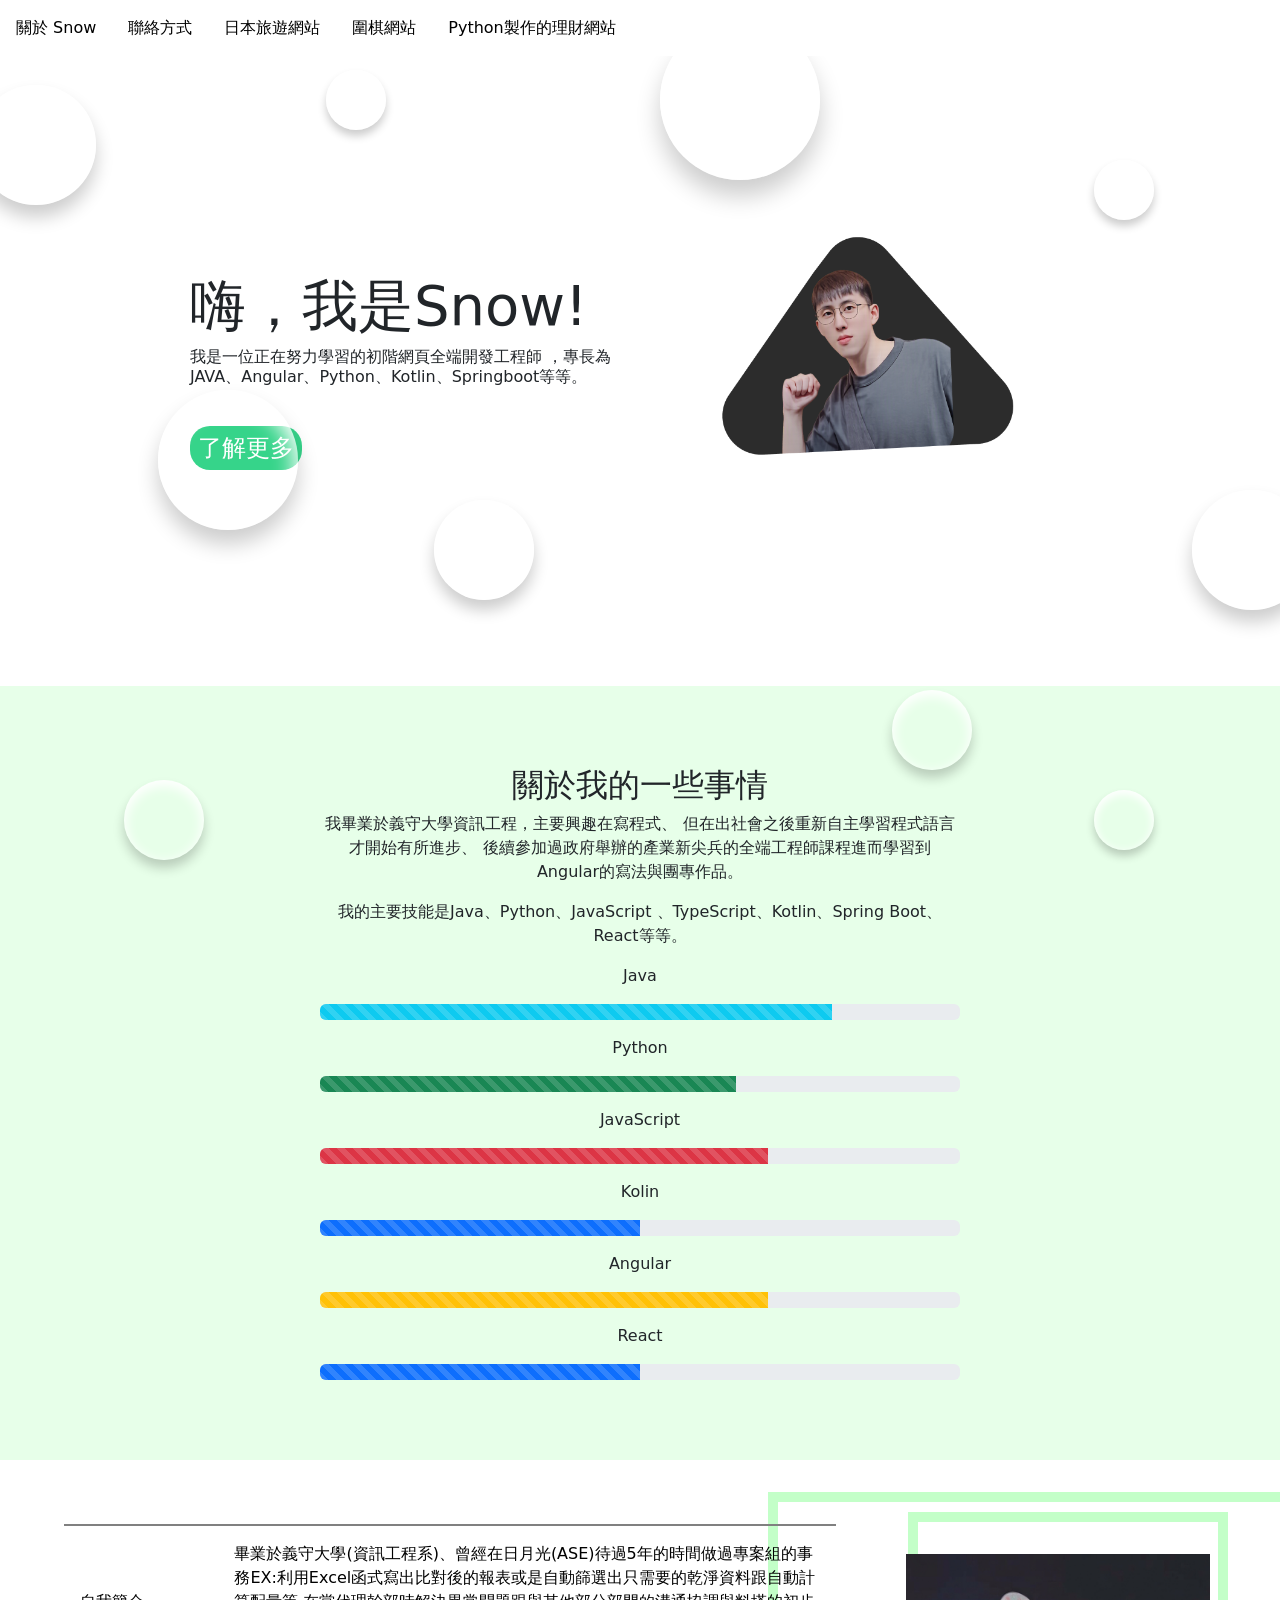
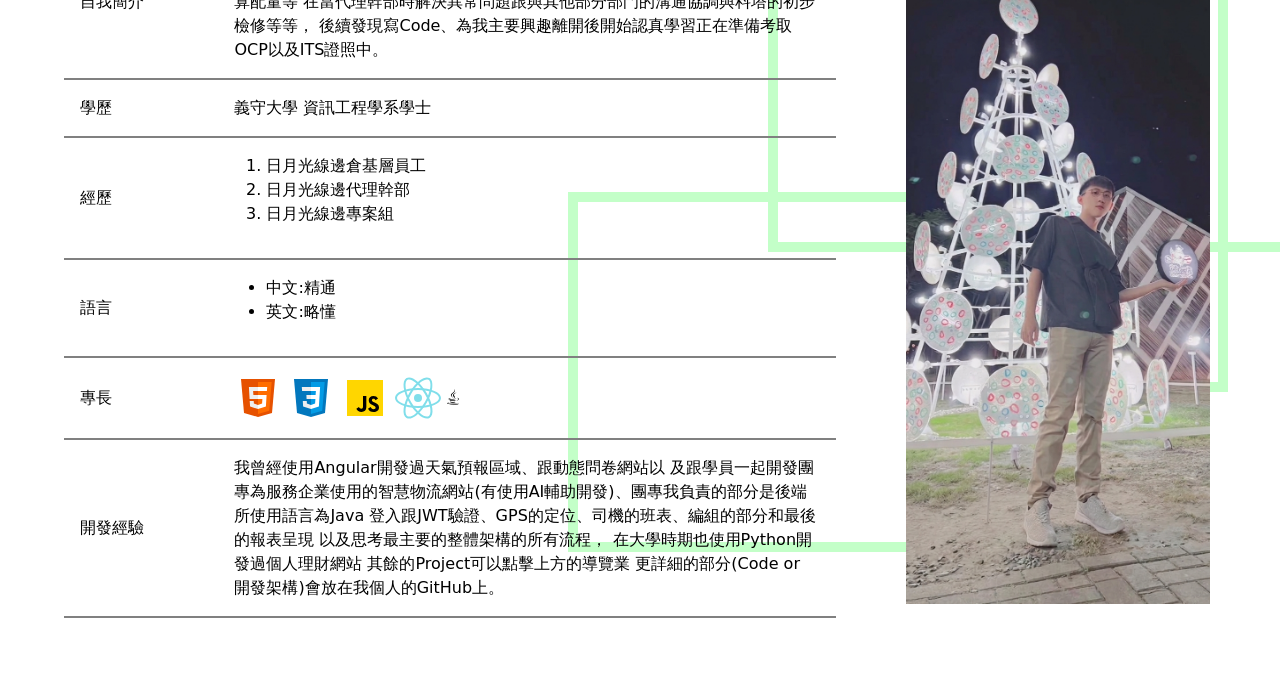
==== index.html @ 971c1d54 "第一次上傳" ====
<!doctype html>
<html lang="zh-Hant">
  <head>
    <meta charset="UTF-8" />
    <meta name="viewport" content="width=device-width, initial-scale=1.0" />
    <title>Snow的個人網頁</title>
    <link
      href="https://cdn.jsdelivr.net/npm/bootstrap@5.3.8/dist/css/bootstrap.min.css"
      rel="stylesheet"
      integrity="sha384-sRIl4kxILFvY47J16cr9ZwB07vP4J8+LH7qKQnuqkuIAvNWLzeN8tE5YBujZqJLB"
      crossorigin="anonymous"
    />
    <link rel="stylesheet" href="./styles/style.css" />
    <link
      rel="stylesheet"
      href="https://cdnjs.cloudflare.com/ajax/libs/font-awesome/6.2.0/css/all.min.css"
      integrity="sha512-xh6O/CkQoPOWDdYTDqeRdPCVd1SpvCA9XXcUnZS2FmJNp1coAFzvtCN9BmamE+4aHK8yyUHUSCcJHgXloTyT2A=="
      crossorigin="anonymous"
      referrerpolicy="no-referrer"
    />
    <link rel="stylesheet" href="./styles/style.css" />
    <link rel="stylesheet" href="./styles/bubble.css" />
  </head>
  <body>
    <nav>
      <ul>
        <li><a href="#">關於 Snow</a></li>
        <li><a href="./contact.html">聯絡方式</a></li>
        <li><a href="./japan/index.html">日本旅遊網站</a></li>
        <li><a href="./Project of Go/of go/index.html">圍棋網站</a></li>
        <li>
          <a href="./python-personal-finance/index.html"
            >Python製作的理財網站</a
          >
        </li>
      </ul>
    </nav>
    <main>
      <div id="background-wrap">
        <div class="bubble x1"></div>
        <div class="bubble x2"></div>
        <div class="bubble x3"></div>
        <div class="bubble x4"></div>
        <div class="bubble x5"></div>
        <div class="bubble x6"></div>
        <div class="bubble x7"></div>
        <div class="bubble x8"></div>
        <div class="bubble x9"></div>
        <div class="bubble x10"></div>
      </div>
      <section class="main-area">
        <div class="info">
          <h1>嗨，我是Snow!</h1>
          <h2>
            我是一位正在努力學習的初階網頁全端開發工程師
            ，專長為JAVA、Angular、Python、Kotlin、Springboot等等。
          </h2>
          <a href="./contact.html">了解更多</a>
        </div>
        <div class="img-area">
          <img src="./img/my photos.png" alt="個人照片" />
        </div>
      </section>
      <section class="about-me">
        <section class="description">
          <h2>關於我的一些事情</h2>
          <p>
            我畢業於義守大學資訊工程，主要興趣在寫程式、
            但在出社會之後重新自主學習程式語言才開始有所進步、
            後續參加過政府舉辦的產業新尖兵的全端工程師課程進而學習到Angular的寫法與團專作品。
          </p>
          <p>
            我的主要技能是Java、Python、JavaScript 、TypeScript、Kotlin、Spring
            Boot、React等等。
          </p>
          <div class="progress-bar-area">
            <p>Java</p>
            <div class="progress">
              <div
                class="progress-bar progress-bar-striped progress-bar-animated bg-info"
                role="progressbar"
                aria-valuenow="75"
                aria-valuemin="0"
                aria-valuemax="100"
                style="width: 80%"
              ></div>
            </div>
            <p>Python</p>
            <div class="progress">
              <div
                class="progress-bar progress-bar-striped progress-bar-animated bg-success"
                role="progressbar"
                aria-valuenow="75"
                aria-valuemin="0"
                aria-valuemax="100"
                style="width: 65%"
              ></div>
            </div>
            <p>JavaScript</p>
            <div class="progress">
              <div
                class="progress-bar progress-bar-striped progress-bar-animated bg-danger"
                role="progressbar"
                aria-valuenow="75"
                aria-valuemin="0"
                aria-valuemax="100"
                style="width: 70%"
              ></div>
            </div>
            <p>Kolin</p>
            <div class="progress">
              <div
                class="progress-bar progress-bar-striped progress-bar-animated"
                role="progressbar"
                aria-valuenow="75"
                aria-valuemin="0"
                aria-valuemax="100"
                style="width: 50%"
              ></div>
            </div>
            <p>Angular</p>
            <div class="progress">
              <div
                class="progress-bar progress-bar-striped progress-bar-animated bg-warning"
                role="progressbar"
                aria-valuenow="75"
                aria-valuemin="0"
                aria-valuemax="100"
                style="width: 70%"
              ></div>
            </div>
            <p>React</p>
            <div class="progress">
              <div
                class="progress-bar progress-bar-striped progress-bar-animated"
                role="progressbar"
                aria-valuenow="75"
                aria-valuemin="0"
                aria-valuemax="100"
                style="width: 50%"
              ></div>
            </div>
          </div>
        </section>
      </section>
      <section class="resume">
        <section class="table">
          <table>
            <tr style="border-top: 2px solid gray">
              <td style="width: 20%">自我簡介</td>
              <td style="width: 80%">
                畢業於義守大學(資訊工程系)、曾經在日月光(ASE)待過5年的時間做過專案組的事務EX:利用Excel函式寫出比對後的報表或是自動篩選出只需要的乾淨資料跟自動計算配量等
                在當代理幹部時解決異常問題跟與其他部分部門的溝通協調與料塔的初步檢修等等，
                後續發現寫Code、為我主要興趣離開後開始認真學習正在準備考取OCP以及ITS證照中。
              </td>
            </tr>
            <tr>
              <td>學歷</td>
              <td>義守大學 資訊工程學系學士</td>
            </tr>
            <tr>
              <td>經歷</td>
              <td>
                <ol>
                  <li>日月光線邊倉基層員工</li>
                  <li>日月光線邊代理幹部</li>
                  <li>日月光線邊專案組</li>
                </ol>
              </td>
            </tr>
            <tr>
              <td>語言</td>
              <td>
                <ul>
                  <li>中文:精通</li>
                  <li>英文:略懂</li>
                </ul>
              </td>
            </tr>
            <tr>
              <td>專長</td>
              <td>
                <img src="./ICONS/icons8-html-5.svg" />
                <img src="./ICONS/icons8-css3.svg" />
                <img src="./ICONS/icons8-javascript.svg" />
                <img src="./ICONS/icons8-react-native.svg" />
                <i class="fa-brands fa-java"></i>
              </td>
            </tr>
            <tr>
              <td>開發經驗</td>
              <td>
                我曾經使用Angular開發過天氣預報區域、跟動態問卷網站以
                及跟學員一起開發團專為服務企業使用的智慧物流網站(有使用AI輔助開發)、團專我負責的部分是後端所使用語言為Java
                登入跟JWT驗證、GPS的定位、司機的班表、編組的部分和最後的報表呈現
                以及思考最主要的整體架構的所有流程，
                在大學時期也使用Python開發過個人理財網站
                其餘的Project可以點擊上方的導覽業 更詳細的部分(Code or
                開發架構)會放在我個人的GitHub上。
              </td>
            </tr>
          </table>
        </section>
        <section class="picture">
          <img src="./img/my photos 2.jpg" alt="個人照片" />
          <div class="greenRect"></div>
          <div class="greenRect2"></div>
          <div class="greenRect3"></div>
        </section>
      </section>
    </main>
    <script
      src="https://cdn.jsdelivr.net/npm/bootstrap@5.3.8/dist/js/bootstrap.bundle.min.js"
      integrity="sha384-FKyoEForCGlyvwx9Hj09JcYn3nv7wiPVlz7YYwJrWVcXK/BmnVDxM+D2scQbITxI"
      crossorigin="anonymous"
    ></script>
    <script src="./styles/app.js"></script>
  </body>
</html>
---- styles/style.css ----
@charset "UTF-8";
* {
  margin: 0;
  padding: 0;
  box-sizing: border-box;
}

h1,
h2,
h3,
h4,
h5,
h6 {
  font-weight: normal;
}

body {
  overflow-x: hidden;
}
body nav {
  background-color: white;
  position: sticky;
  top: 0;
  z-index: 1000;
  transition: box-shadow 0.3s ease;
}
body nav ul {
  display: flex;
  margin-bottom: 0;
  padding-left: 0;
}
body nav ul li {
  list-style-type: none;
  margin: 1rem;
}
body nav ul li a {
  color: black;
  text-decoration: none;
  transition: color 0.1s ease-in-out;
}
body nav ul li a:hover {
  color: rgb(54, 212, 138);
}
body main section.main-area {
  min-height: 70vh;
  background-color: white;
  display: flex;
  flex-wrap: wrap;
  justify-content: center;
  align-items: center;
}
body main section.main-area div.info {
  flex-basis: 450px;
}
body main section.main-area div.info h1 {
  font-size: 3.5rem;
}
body main section.main-area div.info h2 {
  font-size: 1rem;
}
body main section.main-area div.info a {
  color: white;
  background-color: rgb(54, 212, 138);
  padding: 0.25rem 0.5rem;
  font-size: 1.5rem;
  border-radius: 20px;
  display: inline-block;
  margin-top: 2rem;
  text-decoration: none;
  transition: all 0.2s ease;
}
body main section.main-area div.info a:hover {
  transform: scale(1.2);
}
body main section.main-area div.img-area {
  flex-basis: 450px;
}
body main section.main-area div.img-area img {
  width: 100%;
}
body main section.about-me {
  background-color: rgb(231, 255, 233);
  padding: 5rem 0rem;
  display: flex;
  justify-content: center;
}
body main section.about-me section.description {
  width: 50%;
  text-align: center;
}
body main section.about-me section.description h2 {
  font-size: 2rem;
}
body main section.about-me section.description .progress-bar-area p {
  margin-top: 1rem;
}
body main section.resume {
  overflow: auto;
  display: flex;
  flex-wrap: wrap;
  padding: 2rem;
}
body main section.resume section.table {
  flex: 5 0 500px;
  padding: 2rem;
}
body main section.resume section.table table {
  border-collapse: collapse;
  --bs-table-bg: nove;
}
body main section.resume section.table table tr {
  border-bottom: 2px solid gray;
  transition: all 0.2s ease;
}
body main section.resume section.table table tr:hover {
  background-color: rgb(184, 255, 222);
}
body main section.resume section.table table tr td {
  padding: 1rem;
}
body main section.resume section.picture {
  flex: 0 0 380px;
  display: flex;
  justify-content: center;
  align-items: center;
  position: relative;
}
body main section.resume section.picture img {
  width: 80%;
  /* 限制圖片的最大高度與寬度，讓直式照片比例剛好 */
  max-width: 310px;
  max-height: 650px;
}
body main section.resume section.picture div.greenRect {
  width: 320px;
  height: 480px;
  border: 10px solid rgb(195, 255, 200);
  position: absolute;
  top: 20px;
  left: 40px;
  z-index: -1;
}
body main section.resume section.picture div.greenRect2 {
  width: 50vw;
  height: 40vh;
  border: 10px solid rgb(195, 255, 200);
  position: absolute;
  top: 300px;
  left: -300px;
  z-index: -1;
}
body main section.resume section.picture div.greenRect3 {
  width: 50vw;
  height: 40vh;
  border: 10px solid rgb(195, 255, 200);
  position: absolute;
  top: 0px;
  left: -100px;
  z-index: -1;
}

/* 獨立平級的 Media Query 設定 */
@media screen and (max-width: 800px) {
  body main section.about-me section.description {
    width: 80%;
  }
  body main section.resume section.picture div.greenRect,
  body main section.resume section.picture div.greenRect2,
  body main section.resume section.picture div.greenRect3 {
    display: none;
  }
}
@media screen and (max-width: 500px) {
  body nav {
    position: static;
  }
  body nav ul {
    flex-direction: column;
  }
}
/*# sourceMappingURL=style.css.map */
---- styles/style.css ----
@charset "UTF-8";
* {
  margin: 0;
  padding: 0;
  box-sizing: border-box;
}

h1,
h2,
h3,
h4,
h5,
h6 {
  font-weight: normal;
}

body {
  overflow-x: hidden;
}
body nav {
  background-color: white;
  position: sticky;
  top: 0;
  z-index: 1000;
  transition: box-shadow 0.3s ease;
}
body nav ul {
  display: flex;
  margin-bottom: 0;
  padding-left: 0;
}
body nav ul li {
  list-style-type: none;
  margin: 1rem;
}
body nav ul li a {
  color: black;
  text-decoration: none;
  transition: color 0.1s ease-in-out;
}
body nav ul li a:hover {
  color: rgb(54, 212, 138);
}
body main section.main-area {
  min-height: 70vh;
  background-color: white;
  display: flex;
  flex-wrap: wrap;
  justify-content: center;
  align-items: center;
}
body main section.main-area div.info {
  flex-basis: 450px;
}
body main section.main-area div.info h1 {
  font-size: 3.5rem;
}
body main section.main-area div.info h2 {
  font-size: 1rem;
}
body main section.main-area div.info a {
  color: white;
  background-color: rgb(54, 212, 138);
  padding: 0.25rem 0.5rem;
  font-size: 1.5rem;
  border-radius: 20px;
  display: inline-block;
  margin-top: 2rem;
  text-decoration: none;
  transition: all 0.2s ease;
}
body main section.main-area div.info a:hover {
  transform: scale(1.2);
}
body main section.main-area div.img-area {
  flex-basis: 450px;
}
body main section.main-area div.img-area img {
  width: 100%;
}
body main section.about-me {
  background-color: rgb(231, 255, 233);
  padding: 5rem 0rem;
  display: flex;
  justify-content: center;
}
body main section.about-me section.description {
  width: 50%;
  text-align: center;
}
body main section.about-me section.description h2 {
  font-size: 2rem;
}
body main section.about-me section.description .progress-bar-area p {
  margin-top: 1rem;
}
body main section.resume {
  overflow: auto;
  display: flex;
  flex-wrap: wrap;
  padding: 2rem;
}
body main section.resume section.table {
  flex: 5 0 500px;
  padding: 2rem;
}
body main section.resume section.table table {
  border-collapse: collapse;
  --bs-table-bg: nove;
}
body main section.resume section.table table tr {
  border-bottom: 2px solid gray;
  transition: all 0.2s ease;
}
body main section.resume section.table table tr:hover {
  background-color: rgb(184, 255, 222);
}
body main section.resume section.table table tr td {
  padding: 1rem;
}
body main section.resume section.picture {
  flex: 0 0 380px;
  display: flex;
  justify-content: center;
  align-items: center;
  position: relative;
}
body main section.resume section.picture img {
  width: 80%;
  /* 限制圖片的最大高度與寬度，讓直式照片比例剛好 */
  max-width: 310px;
  max-height: 650px;
}
body main section.resume section.picture div.greenRect {
  width: 320px;
  height: 480px;
  border: 10px solid rgb(195, 255, 200);
  position: absolute;
  top: 20px;
  left: 40px;
  z-index: -1;
}
body main section.resume section.picture div.greenRect2 {
  width: 50vw;
  height: 40vh;
  border: 10px solid rgb(195, 255, 200);
  position: absolute;
  top: 300px;
  left: -300px;
  z-index: -1;
}
body main section.resume section.picture div.greenRect3 {
  width: 50vw;
  height: 40vh;
  border: 10px solid rgb(195, 255, 200);
  position: absolute;
  top: 0px;
  left: -100px;
  z-index: -1;
}

/* 獨立平級的 Media Query 設定 */
@media screen and (max-width: 800px) {
  body main section.about-me section.description {
    width: 80%;
  }
  body main section.resume section.picture div.greenRect,
  body main section.resume section.picture div.greenRect2,
  body main section.resume section.picture div.greenRect3 {
    display: none;
  }
}
@media screen and (max-width: 500px) {
  body nav {
    position: static;
  }
  body nav ul {
    flex-direction: column;
  }
}
/*# sourceMappingURL=style.css.map */
---- styles/bubble.css ----
#background-wrap {
  position: fixed;
  bottom: 0;
  top: 0;
  right: 0;
  left: 0;
  z-index: 10;
  pointer-events: none;
}

.bubble {
  width: 200px;
  height: 200px;
  border-radius: 50%;
  position: absolute;
  box-shadow:
    0 20px 30px rgba(0, 0, 0, 0.2),
    inset 0px 10px 30px 5px rgba(255, 255, 255, 1);
}

@keyframes animateBubble {
  0% {
    margin-top: 1000px;
  }
  100% {
    margin-top: -100%;
  }
}

@keyframes sideWays {
  0% {
    margin-left: 0px;
  }
  100% {
    margin-left: 50px;
  }
}

.x1 {
  animation:
    animateBubble 25s linear infinite,
    sideWays 2s ease-in-out infinite alternate;
  left: -5%;
  top: 5%;
  transform: scale(0.6);
}

.x2 {
  animation:
    animateBubble 20s linear infinite,
    sideWays 4s ease-in-out infinite alternate;
  left: 5%;
  top: 80%;
  transform: scale(0.4);
}
.x3 {
  animation:
    animateBubble 28s linear infinite,
    sideWays 2s ease-in-out infinite alternate;
  left: 10%;
  top: 40%;
  transform: scale(0.7);
}
.x4 {
  animation:
    animateBubble 22s linear infinite,
    sideWays 3s ease-in-out infinite alternate;
  left: 20%;
  top: 0%;
  transform: scale(0.3);
}
.x5 {
  animation:
    animateBubble 29s linear infinite,
    sideWays 4s ease-in-out infinite alternate;
  left: 30%;
  top: 50%;
  transform: scale(0.5);
}
.x6 {
  animation:
    animateBubble 21s linear infinite,
    sideWays 2s ease-in-out infinite alternate;
  left: 50%;
  top: 0%;
  transform: scale(0.8);
}
.x7 {
  animation:
    animateBubble 20s linear infinite,
    sideWays 2s ease-in-out infinite alternate;
  left: 65%;
  top: 70%;
  transform: scale(0.4);
}
.x8 {
  animation:
    animateBubble 22s linear infinite,
    sideWays 3s ease-in-out infinite alternate;
  left: 80%;
  top: 10%;
  transform: scale(0.3);
}
.x9 {
  animation:
    animateBubble 29s linear infinite,
    sideWays 4s ease-in-out infinite alternate;
  left: 90%;
  top: 50%;
  transform: scale(0.6);
}
.x10 {
  animation:
    animateBubble 26s linear infinite,
    sideWays 2s ease-in-out infinite alternate;
  left: 80%;
  top: 80%;
  transform: scale(0.3);
}
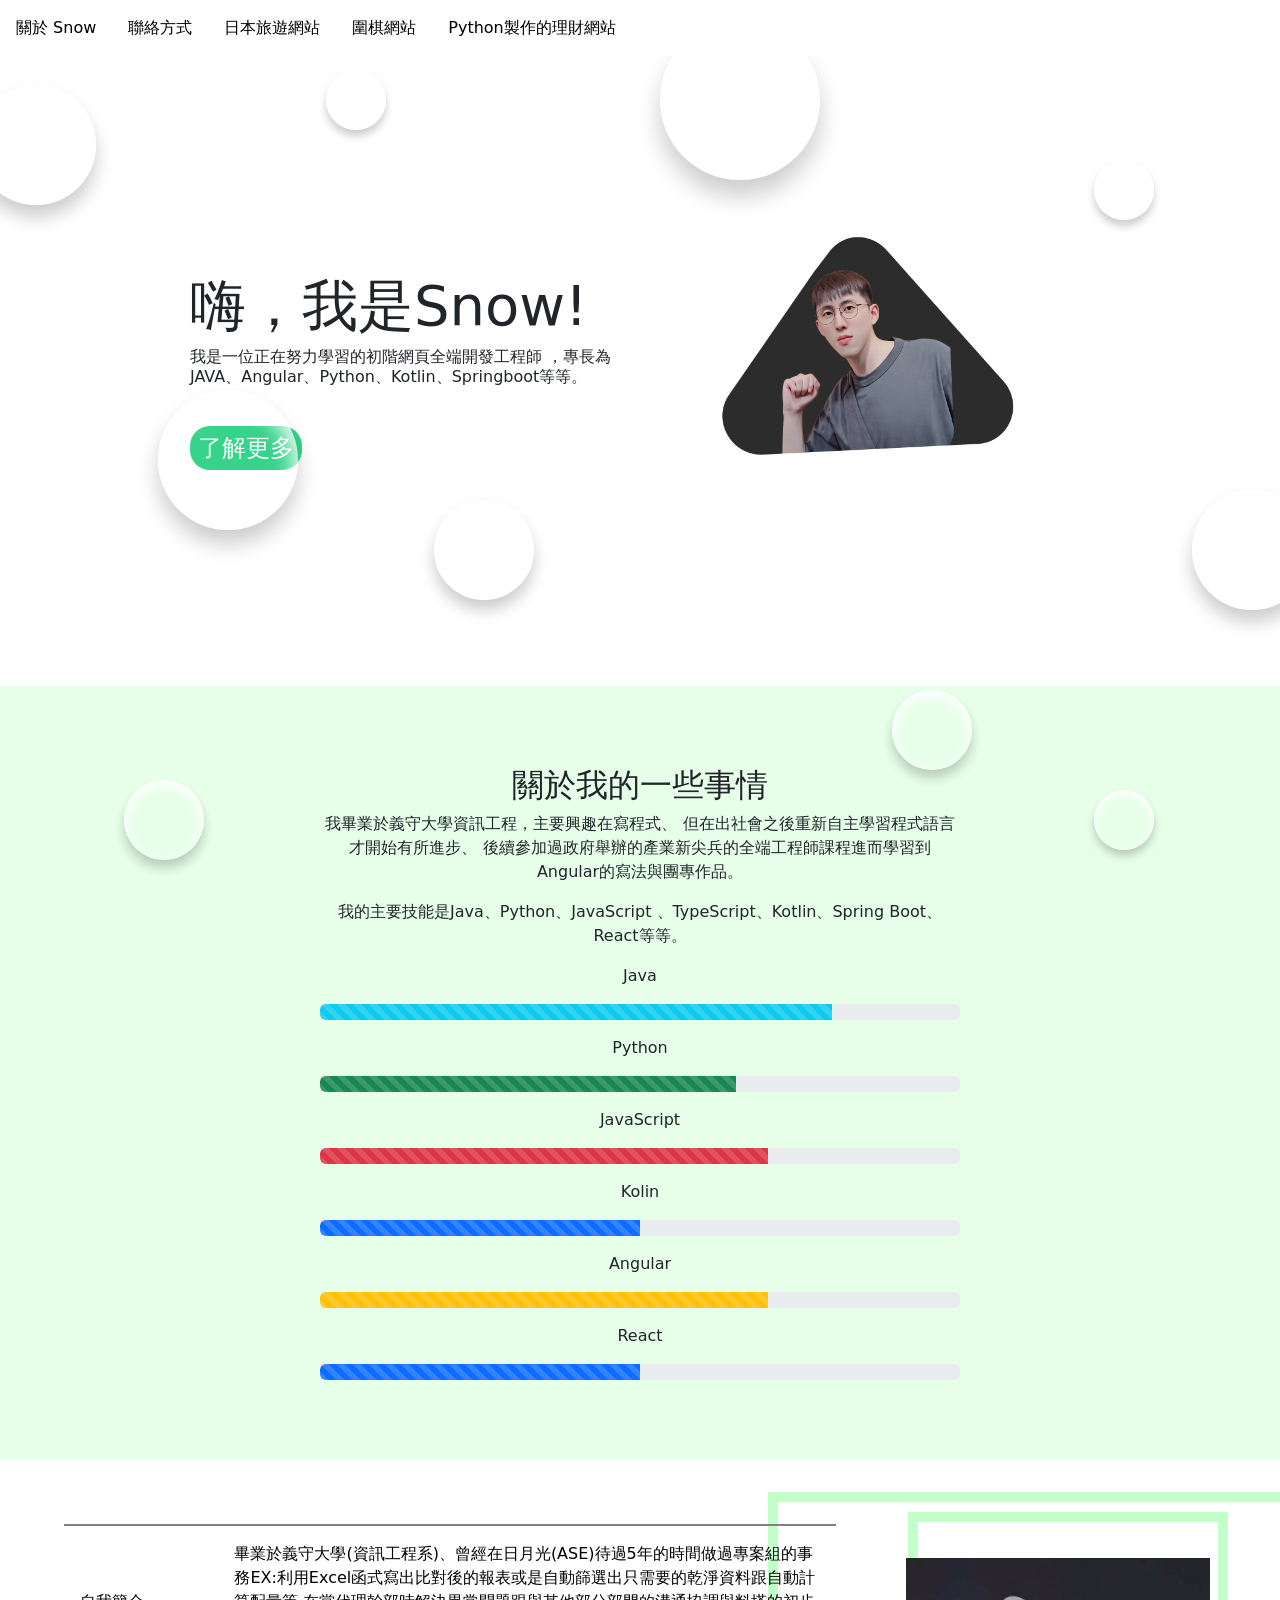
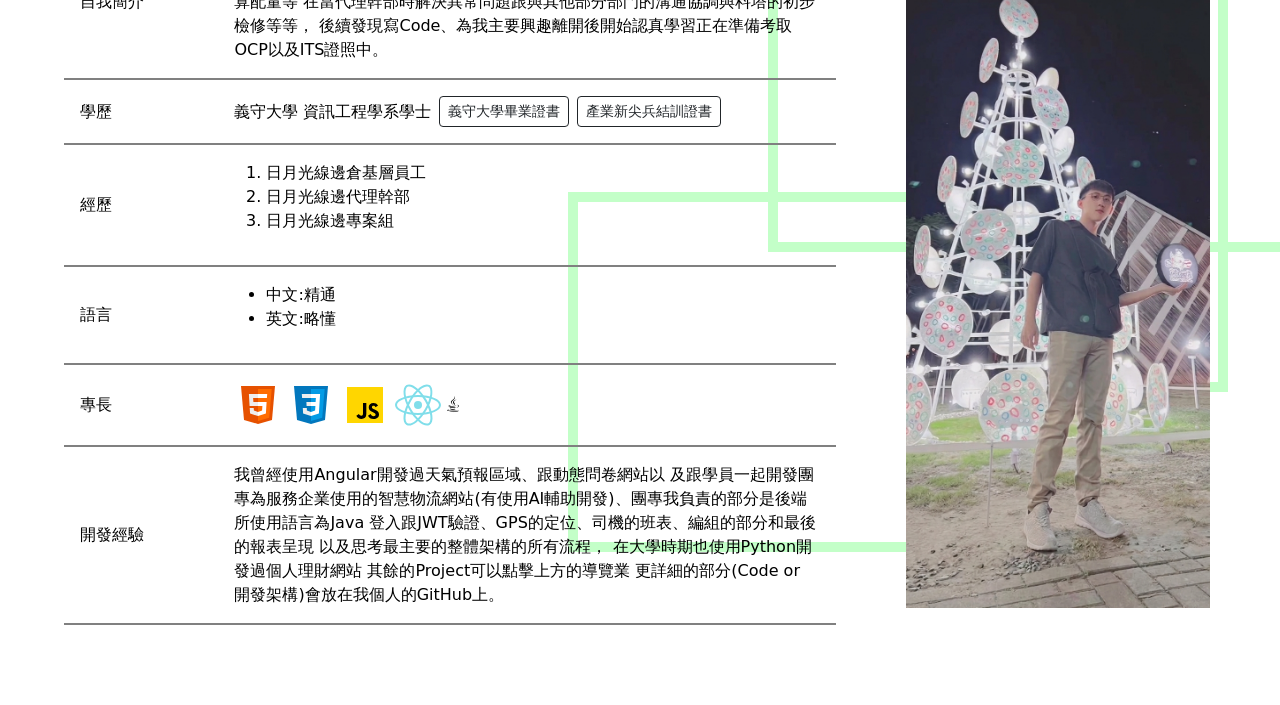
==== commit 1ef1c74d: "Add files via upload" ====
--- a/index.html
+++ b/index.html
@@ -154,9 +154,19 @@
                 後續發現寫Code、為我主要興趣離開後開始認真學習正在準備考取OCP以及ITS證照中。
               </td>
             </tr>
-            <tr>
+            <tr id="education">
               <td>學歷</td>
-              <td>義守大學 資訊工程學系學士</td>
+              <td>
+                <div class="d-flex flex-wrap align-items-center gap-2">
+                  <span>義守大學 資訊工程學系學士</span>
+                  <a class="btn btn-sm btn-outline-dark" href="./certificates/diploma.html">
+                    義守大學畢業證書
+                  </a>
+                  <a class="btn btn-sm btn-outline-dark" href="./certificates/training.html">
+                    產業新尖兵結訓證書
+                  </a>
+                </div>
+              </td>
             </tr>
             <tr>
               <td>經歷</td>
